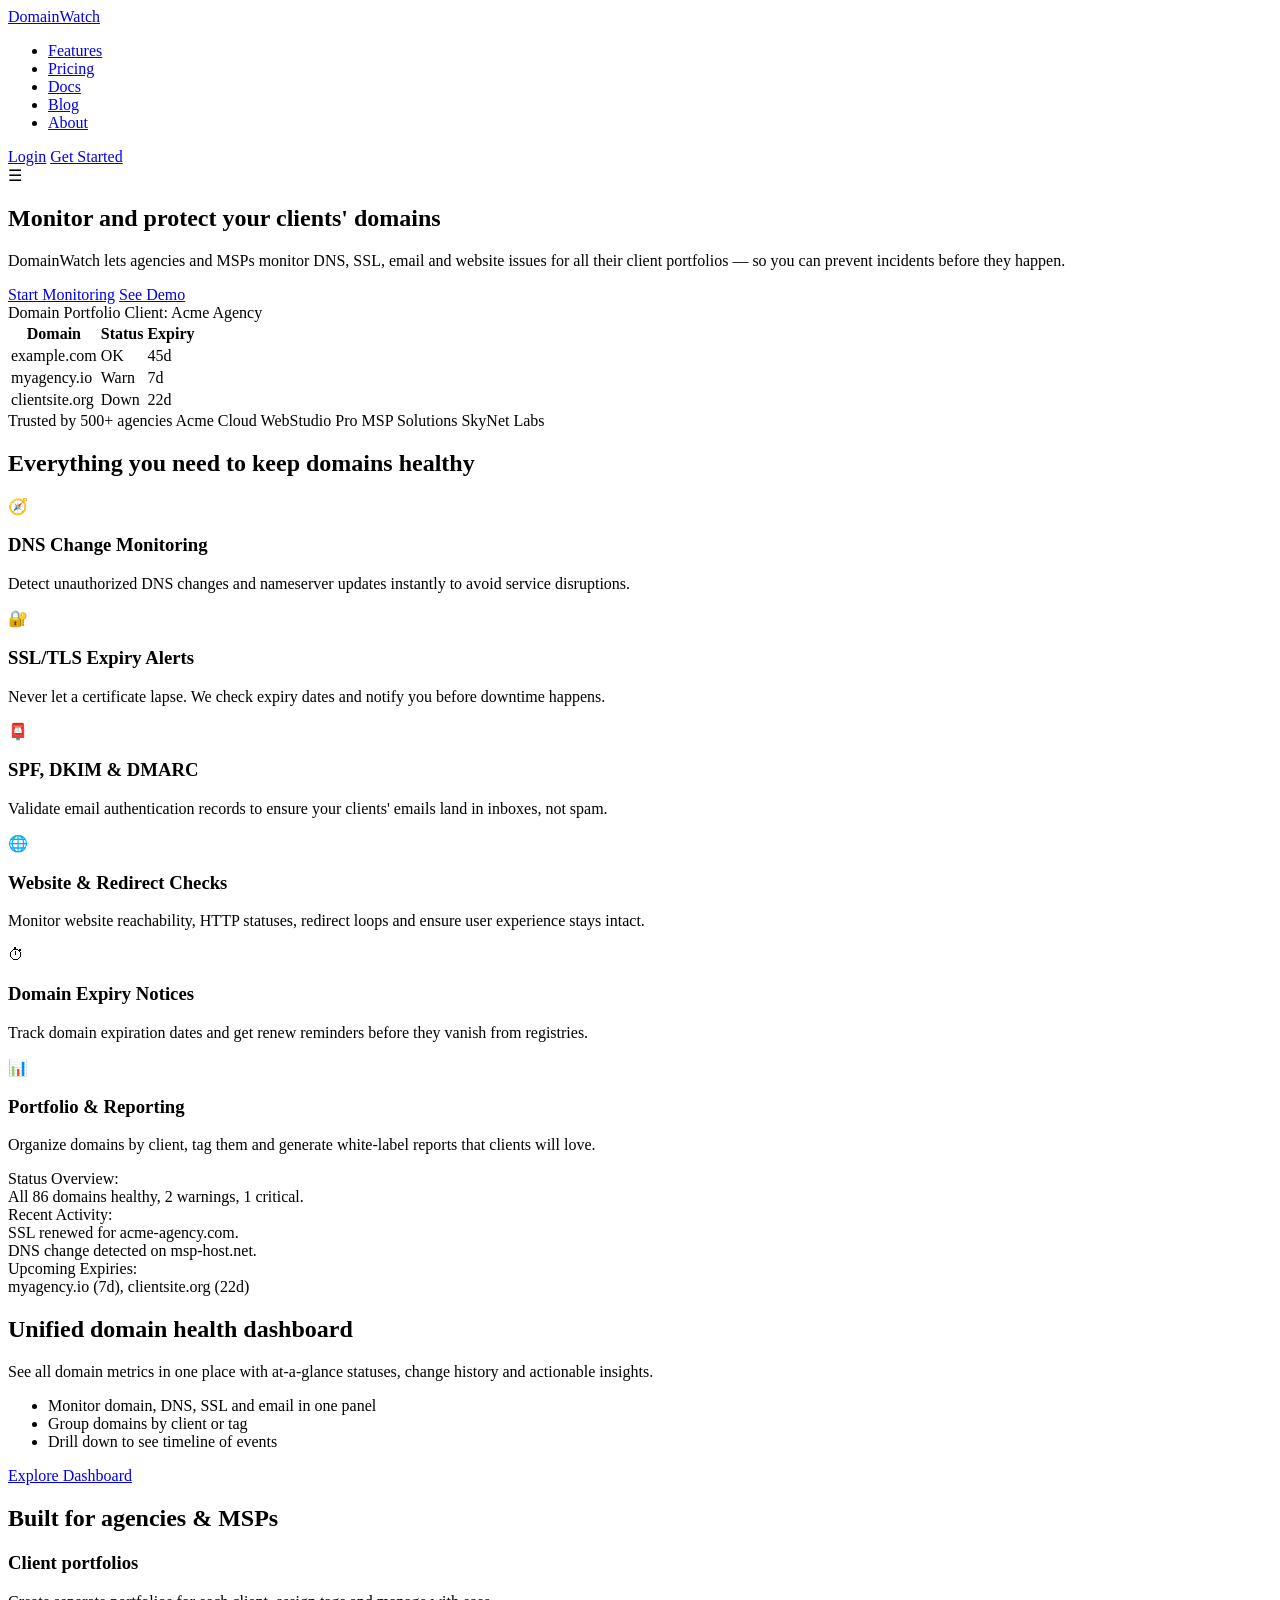
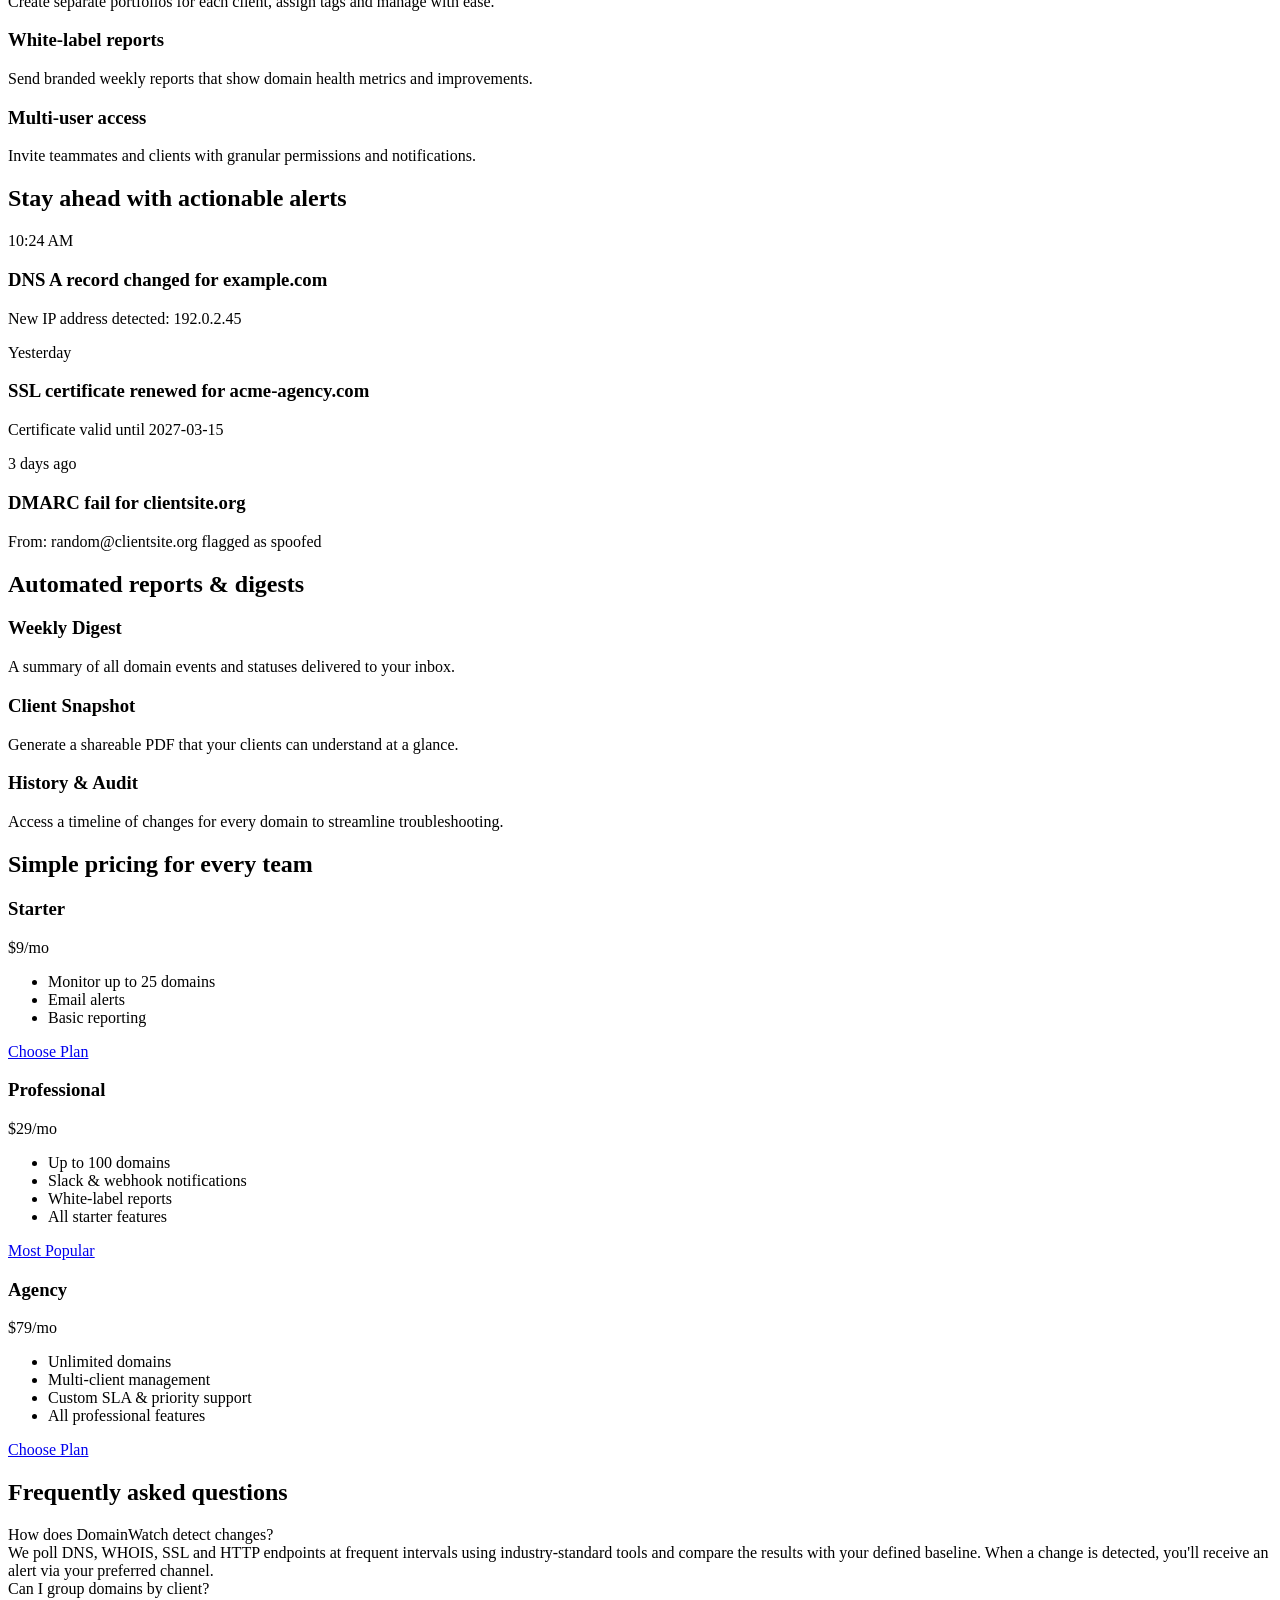
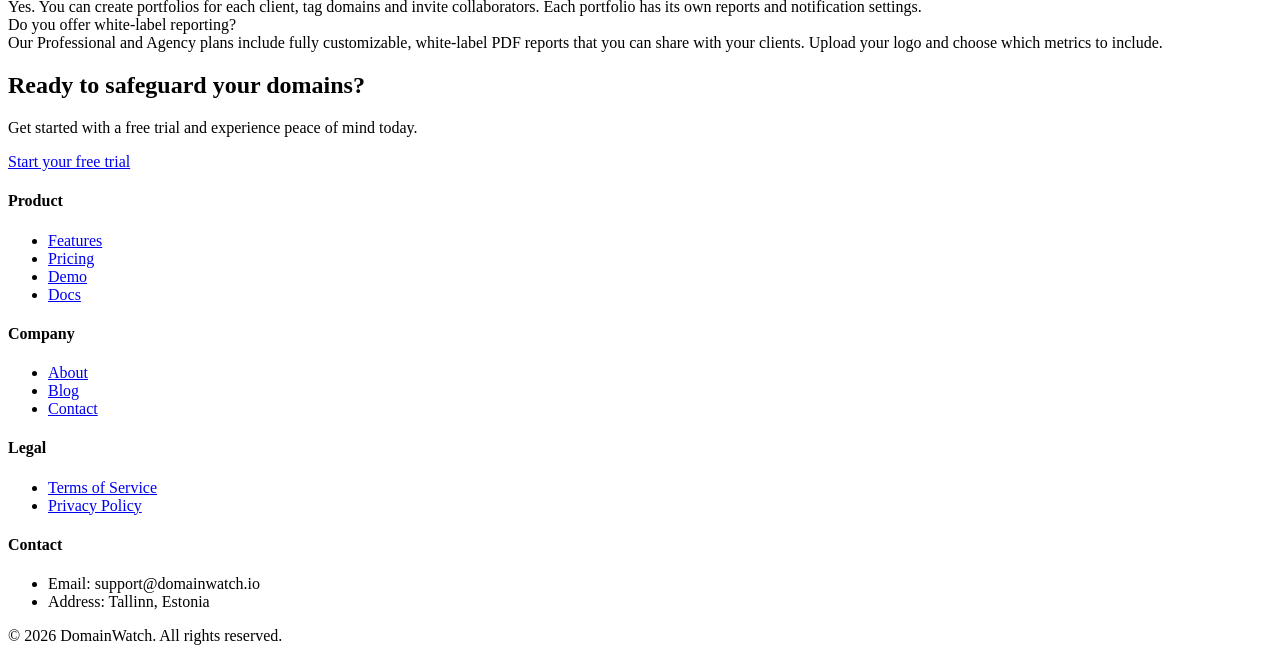
==== index.html @ fa05d345 "Add files via upload" ====
<!DOCTYPE html>
<html lang="en">
<head>
  <meta charset="UTF-8">
  <meta name="viewport" content="width=device-width, initial-scale=1.0">
  <title>DomainWatch – Monitor Your Clients' Domains</title>
  <link rel="stylesheet" href="css/style.css">
</head>
<body>
  <!-- Header / Navigation -->
  <header>
    <div class="navbar container">
      <div class="logo"><a href="index.html">DomainWatch</a></div>
      <nav>
        <ul>
          <li><a href="features.html">Features</a></li>
          <li><a href="pricing.html">Pricing</a></li>
          <li><a href="docs.html">Docs</a></li>
          <li><a href="blog.html">Blog</a></li>
          <li><a href="about.html">About</a></li>
        </ul>
      </nav>
      <div class="actions">
        <a href="#" class="btn btn-secondary">Login</a>
        <a href="contact.html" class="btn btn-primary">Get Started</a>
      </div>
      <div class="menu-toggle">&#9776;</div>
    </div>
  </header>

  <!-- Hero Section -->
  <section class="hero">
    <div class="hero-content reveal">
      <h1>Monitor and protect your clients' domains</h1>
      <p>DomainWatch lets agencies and MSPs monitor DNS, SSL, email and website issues for all their client portfolios — so you can prevent incidents before they happen.</p>
      <div class="hero-cta">
        <a href="contact.html" class="btn btn-primary">Start Monitoring</a>
        <a href="dashboard.html" class="btn btn-secondary">See Demo</a>
      </div>
    </div>
    <div class="hero-mockup reveal">
      <div class="mockup-header">
        <span class="title">Domain Portfolio</span>
        <span class="title">Client: Acme Agency</span>
      </div>
      <table class="mockup-table">
        <thead>
          <tr><th>Domain</th><th>Status</th><th>Expiry</th></tr>
        </thead>
        <tbody>
          <tr><td>example.com</td><td><span class="status-badge status-ok"></span>OK</td><td>45d</td></tr>
          <tr><td>myagency.io</td><td><span class="status-badge status-warn"></span>Warn</td><td>7d</td></tr>
          <tr><td>clientsite.org</td><td><span class="status-badge status-error"></span>Down</td><td>22d</td></tr>
        </tbody>
      </table>
    </div>
  </section>

  <!-- Trust Strip -->
  <section class="trust-strip">
    <div class="logos container">
      <span>Trusted by 500+ agencies</span>
      <span>Acme Cloud</span>
      <span>WebStudio Pro</span>
      <span>MSP Solutions</span>
      <span>SkyNet Labs</span>
    </div>
  </section>

  <!-- Features Grid -->
  <section class="features">
    <div class="container">
      <h2 class="text-center reveal">Everything you need to keep domains healthy</h2>
      <div class="features-grid">
        <div class="feature-card reveal">
          <div class="icon">🧭</div>
          <h3>DNS Change Monitoring</h3>
          <p>Detect unauthorized DNS changes and nameserver updates instantly to avoid service disruptions.</p>
        </div>
        <div class="feature-card reveal">
          <div class="icon">🔐</div>
          <h3>SSL/TLS Expiry Alerts</h3>
          <p>Never let a certificate lapse. We check expiry dates and notify you before downtime happens.</p>
        </div>
        <div class="feature-card reveal">
          <div class="icon">📮</div>
          <h3>SPF, DKIM &amp; DMARC</h3>
          <p>Validate email authentication records to ensure your clients' emails land in inboxes, not spam.</p>
        </div>
        <div class="feature-card reveal">
          <div class="icon">🌐</div>
          <h3>Website &amp; Redirect Checks</h3>
          <p>Monitor website reachability, HTTP statuses, redirect loops and ensure user experience stays intact.</p>
        </div>
        <div class="feature-card reveal">
          <div class="icon">⏱</div>
          <h3>Domain Expiry Notices</h3>
          <p>Track domain expiration dates and get renew reminders before they vanish from registries.</p>
        </div>
        <div class="feature-card reveal">
          <div class="icon">📊</div>
          <h3>Portfolio &amp; Reporting</h3>
          <p>Organize domains by client, tag them and generate white‑label reports that clients will love.</p>
        </div>
      </div>
    </div>
  </section>

  <!-- Showcase Section -->
  <section class="showcase">
    <div class="showcase-img reveal">
      <div class="large-mockup">
        <div class="large-card">Status Overview: <br>All 86 domains healthy, 2 warnings, 1 critical.</div>
        <div class="large-card">Recent Activity: <br>SSL renewed for acme-agency.com.<br> DNS change detected on msp-host.net.</div>
        <div class="large-card">Upcoming Expiries: <br>myagency.io (7d), clientsite.org (22d)</div>
      </div>
    </div>
    <div class="showcase-content reveal">
      <h2>Unified domain health dashboard</h2>
      <p>See all domain metrics in one place with at‑a‑glance statuses, change history and actionable insights.</p>
      <ul>
        <li>Monitor domain, DNS, SSL and email in one panel</li>
        <li>Group domains by client or tag</li>
        <li>Drill down to see timeline of events</li>
      </ul>
      <a href="dashboard.html" class="btn btn-primary">Explore Dashboard</a>
    </div>
  </section>

  <!-- Agency Section -->
  <section class="agency">
    <h2 class="reveal">Built for agencies &amp; MSPs</h2>
    <div class="container cards">
      <div class="agency-card reveal">
        <h3>Client portfolios</h3>
        <p>Create separate portfolios for each client, assign tags and manage with ease.</p>
      </div>
      <div class="agency-card reveal">
        <h3>White‑label reports</h3>
        <p>Send branded weekly reports that show domain health metrics and improvements.</p>
      </div>
      <div class="agency-card reveal">
        <h3>Multi‑user access</h3>
        <p>Invite teammates and clients with granular permissions and notifications.</p>
      </div>
    </div>
  </section>

  <!-- Timeline / Alerts Section -->
  <section class="timeline">
    <h2 class="reveal">Stay ahead with actionable alerts</h2>
    <div class="timeline-list">
      <div class="timeline-item reveal">
        <div class="timestamp">10:24 AM</div>
        <h3>DNS A record changed for example.com</h3>
        <p>New IP address detected: 192.0.2.45</p>
      </div>
      <div class="timeline-item reveal">
        <div class="timestamp">Yesterday</div>
        <h3>SSL certificate renewed for acme-agency.com</h3>
        <p>Certificate valid until 2027-03-15</p>
      </div>
      <div class="timeline-item reveal">
        <div class="timestamp">3 days ago</div>
        <h3>DMARC fail for clientsite.org</h3>
        <p>From: random@clientsite.org flagged as spoofed</p>
      </div>
    </div>
  </section>

  <!-- Reporting Section -->
  <section class="reporting">
    <h2 class="reveal">Automated reports &amp; digests</h2>
    <div class="report-grid">
      <div class="report-card reveal">
        <h3>Weekly Digest</h3>
        <p>A summary of all domain events and statuses delivered to your inbox.</p>
        <div class="report-visual"></div>
      </div>
      <div class="report-card reveal">
        <h3>Client Snapshot</h3>
        <p>Generate a shareable PDF that your clients can understand at a glance.</p>
        <div class="report-visual"></div>
      </div>
      <div class="report-card reveal">
        <h3>History &amp; Audit</h3>
        <p>Access a timeline of changes for every domain to streamline troubleshooting.</p>
        <div class="report-visual"></div>
      </div>
    </div>
  </section>

  <!-- Pricing Preview Section -->
  <section class="pricing-preview">
    <h2 class="reveal">Simple pricing for every team</h2>
    <div class="pricing-cards">
      <div class="pricing-card reveal">
        <h3>Starter</h3>
        <div class="price">$9<span class="price-period">/mo</span></div>
        <ul>
          <li>Monitor up to 25 domains</li>
          <li>Email alerts</li>
          <li>Basic reporting</li>
        </ul>
        <a href="pricing.html" class="btn btn-primary">Choose Plan</a>
      </div>
      <div class="pricing-card highlight reveal">
        <h3>Professional</h3>
        <div class="price">$29<span class="price-period">/mo</span></div>
        <ul>
          <li>Up to 100 domains</li>
          <li>Slack &amp; webhook notifications</li>
          <li>White‑label reports</li>
          <li>All starter features</li>
        </ul>
        <a href="pricing.html" class="btn btn-primary">Most Popular</a>
      </div>
      <div class="pricing-card reveal">
        <h3>Agency</h3>
        <div class="price">$79<span class="price-period">/mo</span></div>
        <ul>
          <li>Unlimited domains</li>
          <li>Multi‑client management</li>
          <li>Custom SLA &amp; priority support</li>
          <li>All professional features</li>
        </ul>
        <a href="pricing.html" class="btn btn-primary">Choose Plan</a>
      </div>
    </div>
  </section>

  <!-- FAQ Section -->
  <section class="faq-section">
    <h2 class="reveal">Frequently asked questions</h2>
    <div class="faq-container">
      <div class="faq-item">
        <div class="faq-question">How does DomainWatch detect changes?</div>
        <div class="faq-answer">We poll DNS, WHOIS, SSL and HTTP endpoints at frequent intervals using industry‑standard tools and compare the results with your defined baseline. When a change is detected, you'll receive an alert via your preferred channel.</div>
      </div>
      <div class="faq-item">
        <div class="faq-question">Can I group domains by client?</div>
        <div class="faq-answer">Yes. You can create portfolios for each client, tag domains and invite collaborators. Each portfolio has its own reports and notification settings.</div>
      </div>
      <div class="faq-item">
        <div class="faq-question">Do you offer white‑label reporting?</div>
        <div class="faq-answer">Our Professional and Agency plans include fully customizable, white‑label PDF reports that you can share with your clients. Upload your logo and choose which metrics to include.</div>
      </div>
    </div>
  </section>

  <!-- Final CTA -->
  <section class="final-cta">
    <h2>Ready to safeguard your domains?</h2>
    <p>Get started with a free trial and experience peace of mind today.</p>
    <a href="contact.html" class="btn btn-primary">Start your free trial</a>
  </section>

  <!-- Footer -->
  <footer>
    <div class="footer-grid">
      <div class="footer-col">
        <h4>Product</h4>
        <ul>
          <li><a href="features.html">Features</a></li>
          <li><a href="pricing.html">Pricing</a></li>
          <li><a href="dashboard.html">Demo</a></li>
          <li><a href="docs.html">Docs</a></li>
        </ul>
      </div>
      <div class="footer-col">
        <h4>Company</h4>
        <ul>
          <li><a href="about.html">About</a></li>
          <li><a href="blog.html">Blog</a></li>
          <li><a href="contact.html">Contact</a></li>
        </ul>
      </div>
      <div class="footer-col">
        <h4>Legal</h4>
        <ul>
          <li><a href="#">Terms of Service</a></li>
          <li><a href="#">Privacy Policy</a></li>
        </ul>
      </div>
      <div class="footer-col">
        <h4>Contact</h4>
        <ul>
          <li>Email: support@domainwatch.io</li>
          <li>Address: Tallinn, Estonia</li>
        </ul>
      </div>
    </div>
    <div class="footer-bottom">&copy; 2026 DomainWatch. All rights reserved.</div>
  </footer>

  <script src="js/main.js"></script>
</body>
</html>
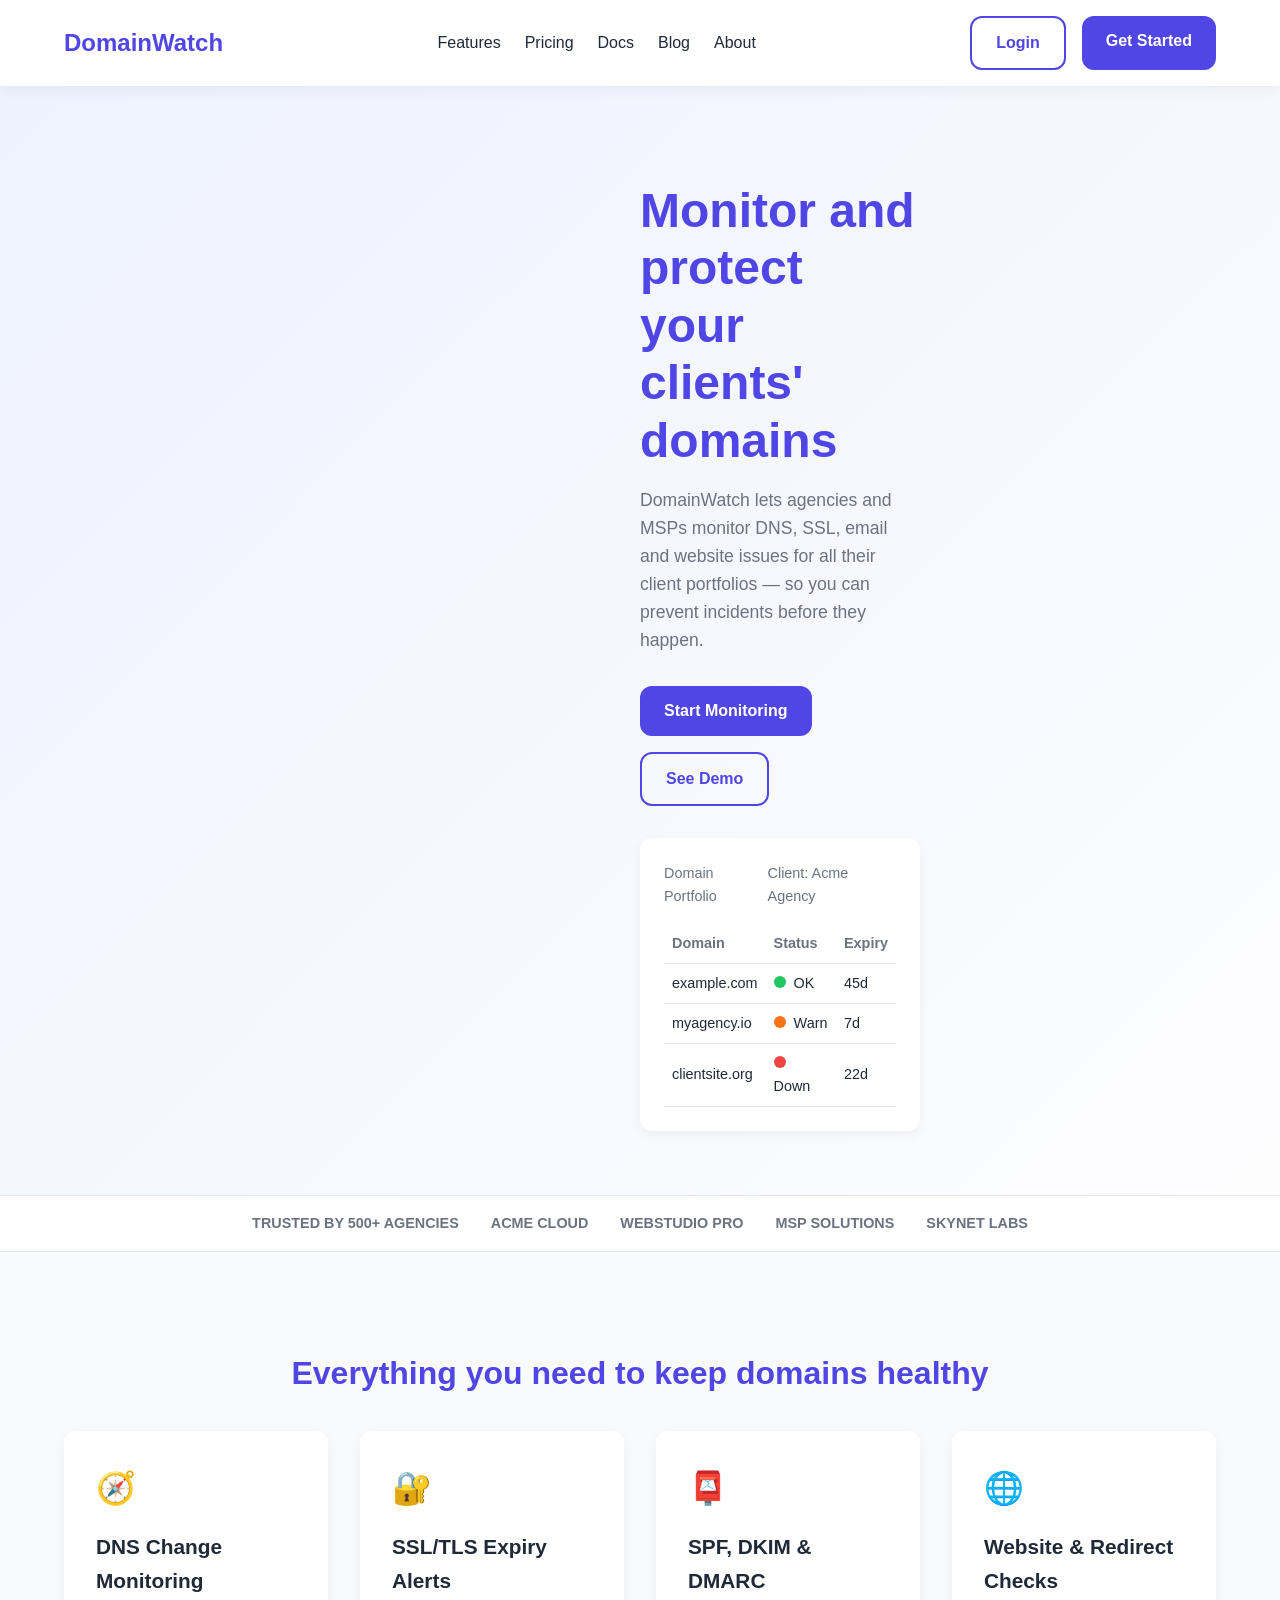
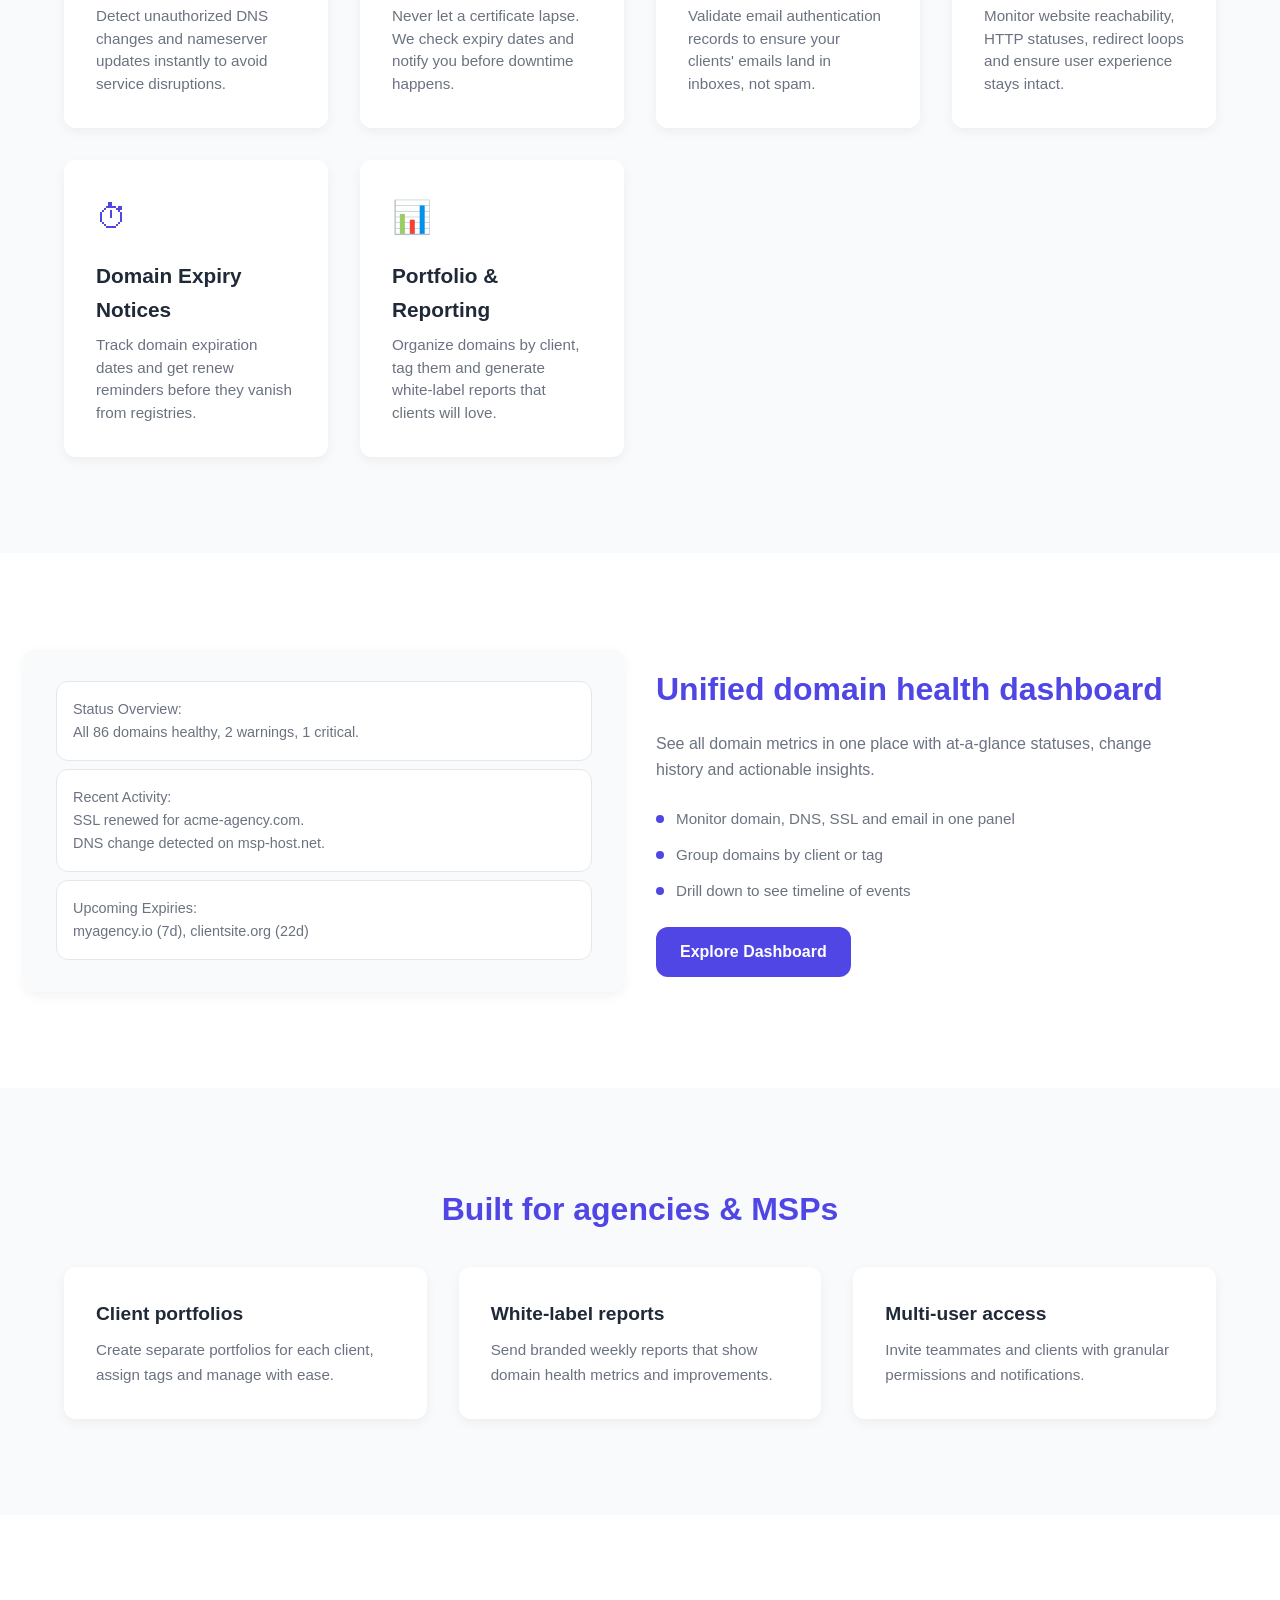
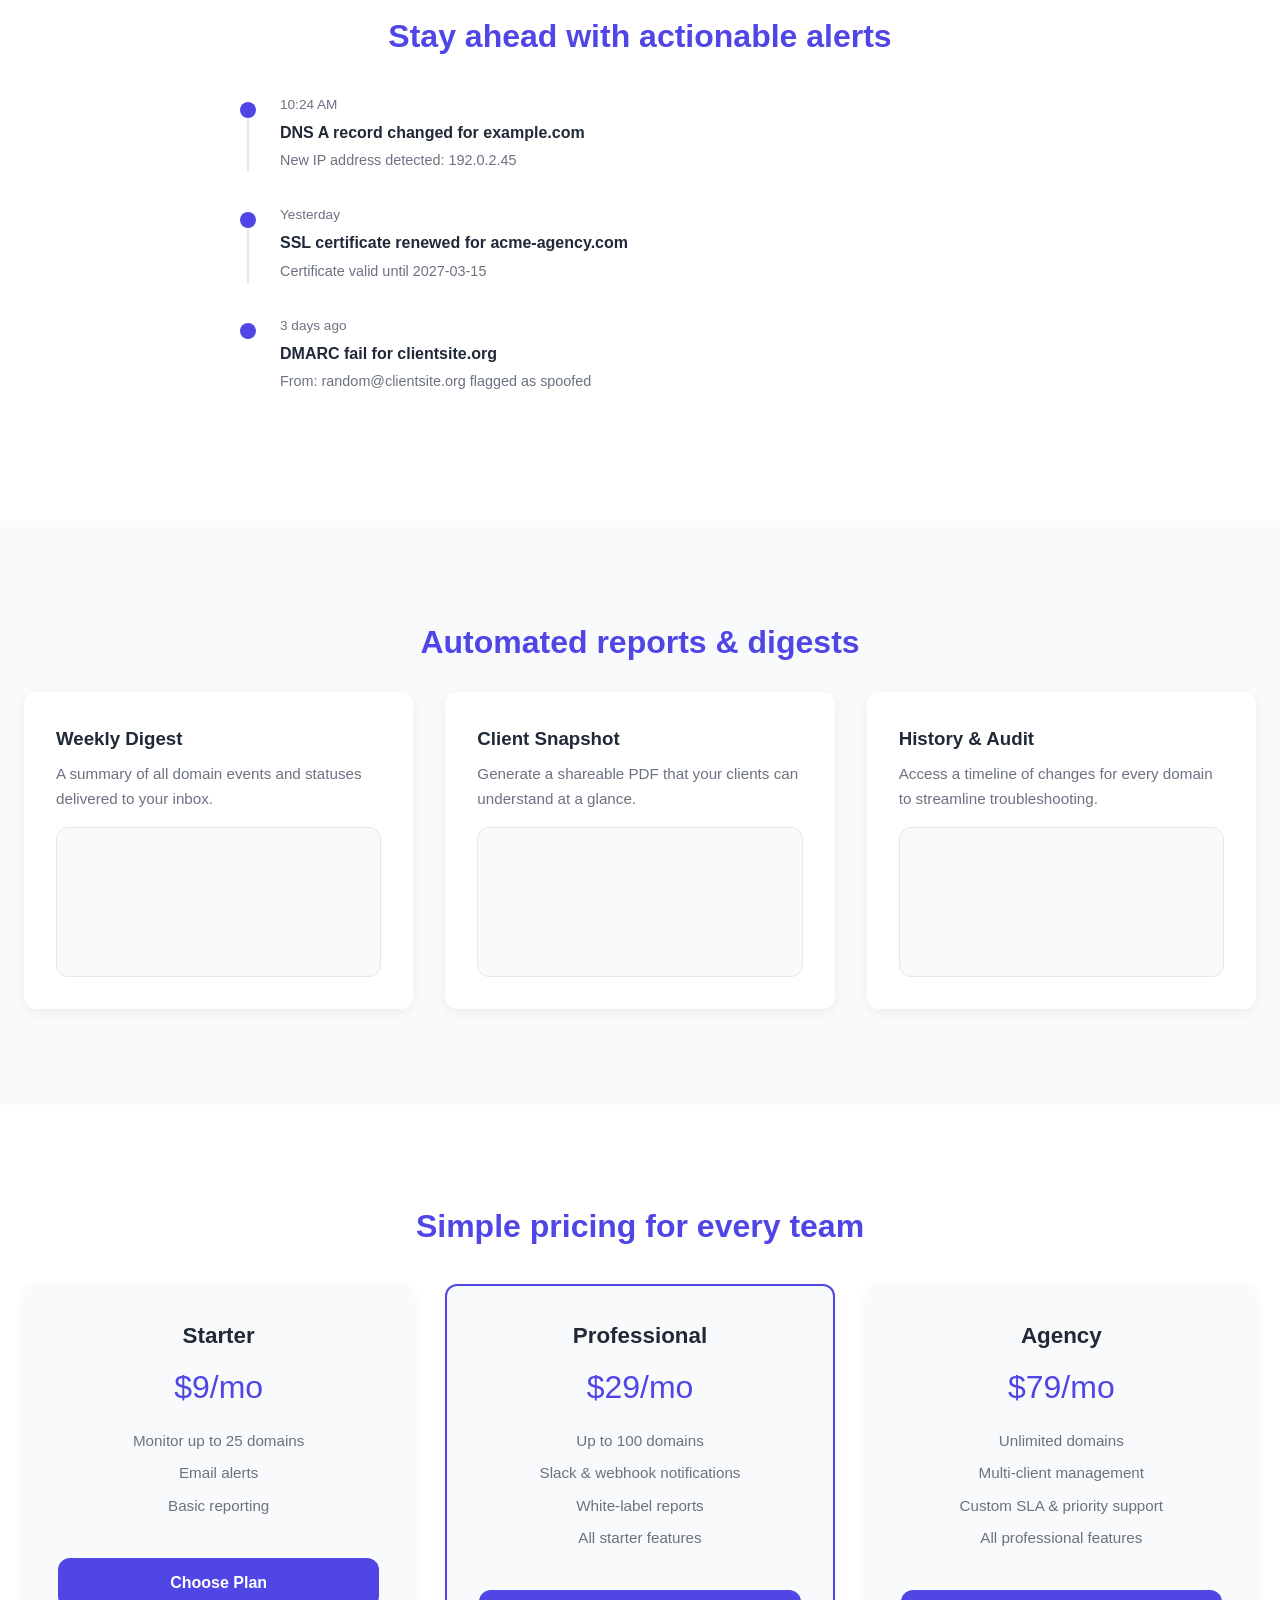
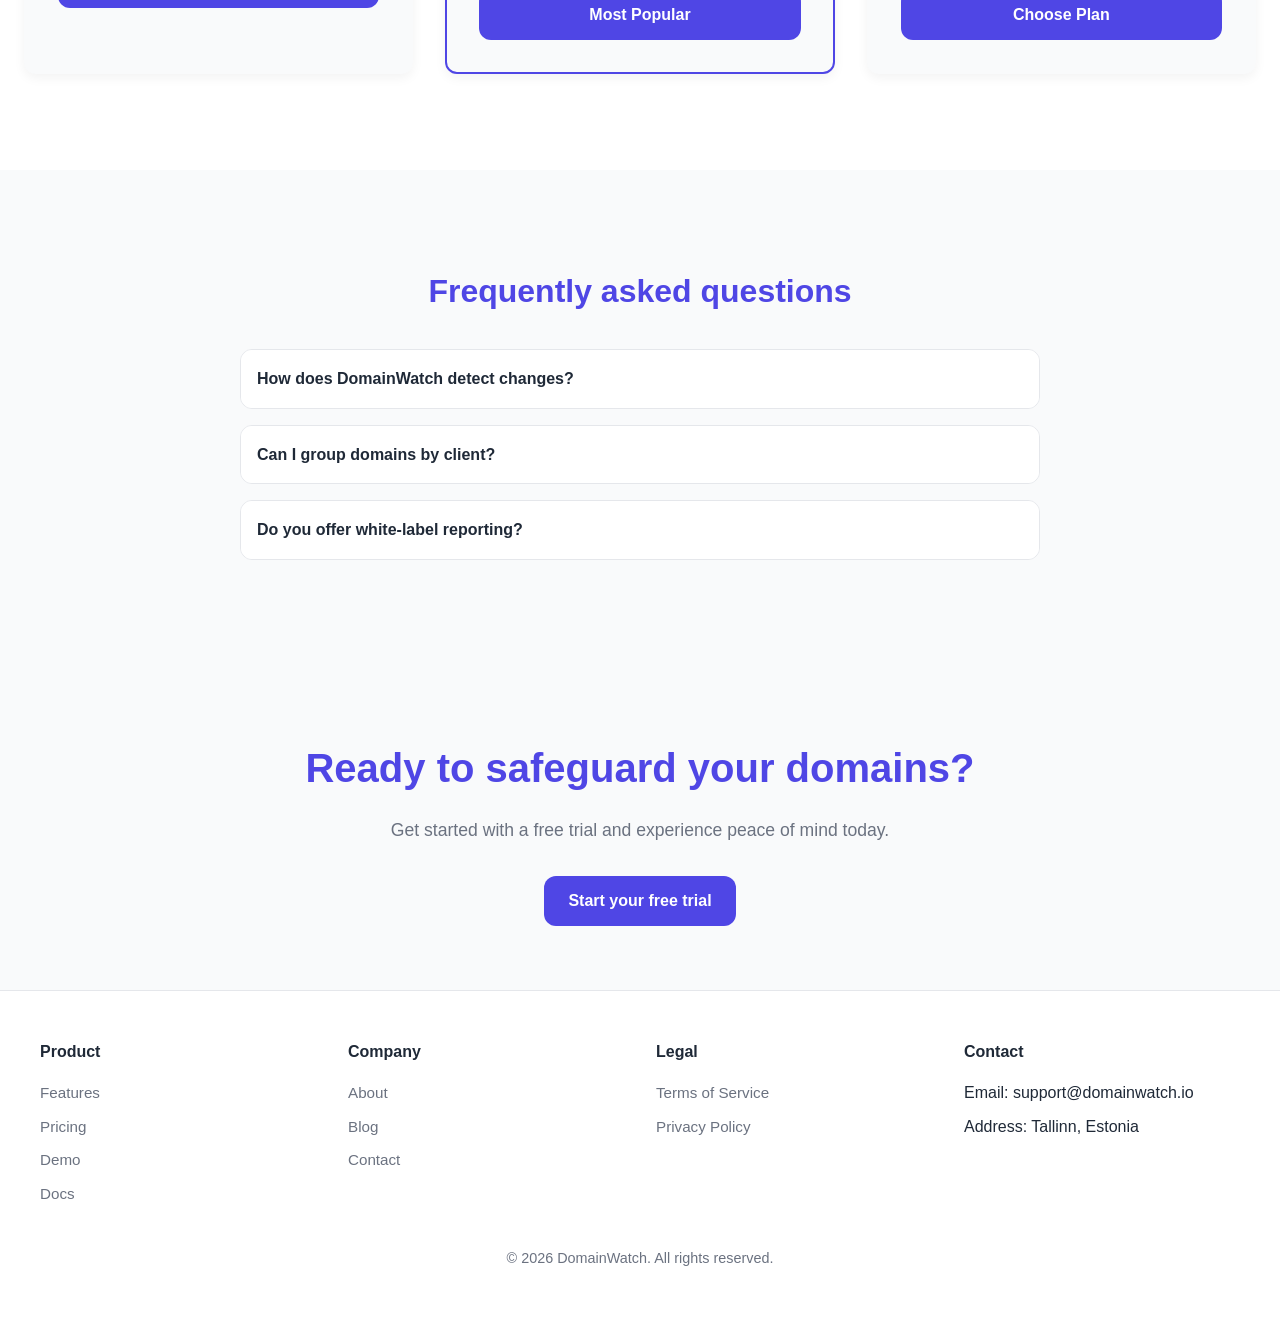
==== commit 142d2832: "Enhance viewport settings and final CTA styling Updated viewport meta tag for better scaling and add" ====
--- a/index.html
+++ b/index.html
@@ -2,7 +2,7 @@
 <html lang="en">
 <head>
   <meta charset="UTF-8">
-  <meta name="viewport" content="width=device-width, initial-scale=1.0">
+  <meta name="viewport" content="width=device-width, initial-scale=1, maximum-scale=1, user-scalable=no">
   <title>DomainWatch – Monitor Your Clients' Domains</title>
   <link rel="stylesheet" href="css/style.css">
 </head>
@@ -249,7 +249,7 @@
   </section>
 
   <!-- Final CTA -->
-  <section class="final-cta">
+  <section class="final-cta" style="background: var(--cta-bg);">
     <h2>Ready to safeguard your domains?</h2>
     <p>Get started with a free trial and experience peace of mind today.</p>
     <a href="contact.html" class="btn btn-primary">Start your free trial</a>
@@ -295,4 +295,4 @@
 
   <script src="js/main.js"></script>
 </body>
-</html>+</html>
--- a/css/style.css
+++ b/css/style.css
@@ -0,0 +1,1054 @@
+/*
+ * DomainWatch – A premium domain monitoring SaaS
+ * Global styles and component definitions
+ */
+
+/* Reset */
+*, *::before, *::after {
+  box-sizing: border-box;
+  margin: 0;
+  padding: 0;
+}
+
+html {
+  scroll-behavior: smooth;
+}
+
+body {
+  font-family: 'Segoe UI', Tahoma, Geneva, Verdana, sans-serif;
+  line-height: 1.6;
+  background-color: var(--bg-color);
+  color: var(--text-color);
+}
+
+/* Variables */
+:root {
+  --primary-color: #4f46e5; /* deep indigo */
+  --secondary-color: #6366f1; /* lighter purple */
+  --accent-color: #f59e0b; /* amber accent */
+  --bg-color: #f9fafb;
+  --surface-color: #ffffff;
+  --text-color: #1f2937;
+  --muted-color: #6b7280;
+  --border-color: #e5e7eb;
+  --border-radius: 0.75rem;
+  --shadow: 0 4px 12px rgba(0, 0, 0, 0.05);
+  --transition: 0.3s ease;
+  --max-width: 1200px;
+  --section-padding: 6rem 1.5rem;
+  --gap: 2rem;
+}
+
+/* Utility classes */
+.container {
+  max-width: var(--max-width);
+  margin: 0 auto;
+  padding: 0 1.5rem;
+}
+
+.section {
+  padding: var(--section-padding);
+}
+
+.text-center {
+  text-align: center;
+}
+
+.btn {
+  display: inline-block;
+  padding: 0.75rem 1.5rem;
+  border-radius: var(--border-radius);
+  text-decoration: none;
+  font-weight: 600;
+  transition: background-color var(--transition), color var(--transition), transform var(--transition);
+}
+
+.btn-primary {
+  background-color: var(--primary-color);
+  color: #fff;
+}
+
+.btn-primary:hover {
+  background-color: var(--secondary-color);
+  transform: translateY(-2px);
+}
+
+.btn-secondary {
+  background-color: transparent;
+  color: var(--primary-color);
+  border: 2px solid var(--primary-color);
+}
+
+.btn-secondary:hover {
+  background-color: var(--primary-color);
+  color: #fff;
+}
+
+/* Header & Navigation */
+header {
+  background-color: var(--surface-color);
+  box-shadow: var(--shadow);
+  position: sticky;
+  top: 0;
+  width: 100%;
+  z-index: 1000;
+}
+
+.navbar {
+  display: flex;
+  justify-content: space-between;
+  align-items: center;
+  padding: 1rem 1.5rem;
+}
+
+.navbar .logo a {
+  font-size: 1.5rem;
+  font-weight: 700;
+  color: var(--primary-color);
+  text-decoration: none;
+}
+
+.navbar nav ul {
+  display: flex;
+  gap: 1.5rem;
+}
+
+.navbar nav ul li {
+  list-style: none;
+}
+
+.navbar nav ul a {
+  color: var(--text-color);
+  text-decoration: none;
+  font-weight: 500;
+  transition: color var(--transition);
+}
+
+.navbar nav ul a:hover {
+  color: var(--primary-color);
+}
+
+.navbar .actions {
+  display: flex;
+  gap: 1rem;
+}
+
+.navbar .menu-toggle {
+  display: none;
+  font-size: 1.5rem;
+  cursor: pointer;
+  color: var(--primary-color);
+}
+
+/* Hero Section */
+.hero {
+  display: grid;
+  grid-template-columns: repeat(auto-fit, minmax(280px, 1fr));
+  align-items: center;
+  gap: var(--gap);
+  padding: 6rem 40rem 4rem;
+  background: linear-gradient(135deg, #eef2ff 0%, #fdfdfe 100%);
+}
+
+.hero-content h1 {
+  font-size: clamp(2rem, 5vw, 3rem);
+  line-height: 1.2;
+  margin-bottom: 1rem;
+  color: var(--primary-color);
+  font-weight: 700;
+}
+
+.hero-content p {
+  font-size: 1.1rem;
+  margin-bottom: 2rem;
+  color: var(--muted-color);
+  max-width: 480px;
+}
+
+.hero-cta {
+  display: flex;
+  gap: 1rem;
+  flex-wrap: wrap;
+}
+
+.hero-mockup {
+  background-color: var(--surface-color);
+  border-radius: var(--border-radius);
+  box-shadow: var(--shadow);
+  padding: 1.5rem;
+  overflow: hidden;
+}
+
+.mockup-header {
+  display: flex;
+  justify-content: space-between;
+  align-items: center;
+  margin-bottom: 1rem;
+  font-size: 0.9rem;
+  color: var(--muted-color);
+}
+
+.mockup-table {
+  width: 100%;
+  border-collapse: collapse;
+}
+
+.mockup-table th, .mockup-table td {
+  padding: 0.5rem;
+  text-align: left;
+  border-bottom: 1px solid var(--border-color);
+  font-size: 0.9rem;
+}
+
+.mockup-table th {
+  color: var(--muted-color);
+  font-weight: 600;
+}
+
+.status-badge {
+  display: inline-block;
+  width: 0.75rem;
+  height: 0.75rem;
+  border-radius: 50%;
+  margin-right: 0.5rem;
+}
+
+.status-ok { background-color: #22c55e; }
+.status-warn { background-color: #f97316; }
+.status-error { background-color: #ef4444; }
+
+/* Trust strip */
+.trust-strip {
+  background-color: var(--surface-color);
+  padding: 1rem 0;
+  border-top: 1px solid var(--border-color);
+  border-bottom: 1px solid var(--border-color);
+}
+
+.trust-strip .logos {
+  display: flex;
+  justify-content: center;
+  align-items: center;
+  gap: 2rem;
+  flex-wrap: wrap;
+}
+
+.trust-strip .logos span {
+  color: var(--muted-color);
+  font-size: 0.9rem;
+  font-weight: 600;
+  text-transform: uppercase;
+}
+
+/* Features grid */
+.features {
+  padding: var(--section-padding);
+  background-color: var(--bg-color);
+}
+
+.features h2 {
+  font-size: 2rem;
+  margin-bottom: 2rem;
+  color: var(--primary-color);
+}
+
+.features-grid {
+  display: grid;
+  grid-template-columns: repeat(auto-fit, minmax(260px, 1fr));
+  gap: var(--gap);
+}
+
+.feature-card {
+  background-color: var(--surface-color);
+  border-radius: var(--border-radius);
+  box-shadow: var(--shadow);
+  padding: 2rem;
+  transition: transform var(--transition), box-shadow var(--transition);
+}
+
+.feature-card:hover {
+  transform: translateY(-4px);
+  box-shadow: 0 8px 20px rgba(0, 0, 0, 0.07);
+}
+
+.feature-card .icon {
+  font-size: 2rem;
+  color: var(--primary-color);
+  margin-bottom: 1rem;
+}
+
+.feature-card h3 {
+  margin-bottom: 0.5rem;
+  color: var(--text-color);
+  font-size: 1.3rem;
+  font-weight: 600;
+}
+
+.feature-card p {
+  color: var(--muted-color);
+  font-size: 0.95rem;
+  line-height: 1.5;
+}
+
+/* Showcase */
+.showcase {
+  display: grid;
+  grid-template-columns: repeat(auto-fit, minmax(280px, 1fr));
+  align-items: center;
+  gap: var(--gap);
+  padding: var(--section-padding);
+  background-color: var(--surface-color);
+}
+
+.showcase-img {
+  background-color: var(--bg-color);
+  border-radius: var(--border-radius);
+  box-shadow: var(--shadow);
+  padding: 2rem;
+}
+
+.large-mockup {
+  display: grid;
+  gap: 0.5rem;
+}
+
+.large-card {
+  background-color: var(--surface-color);
+  border-radius: var(--border-radius);
+  border: 1px solid var(--border-color);
+  padding: 1rem;
+  font-size: 0.9rem;
+  color: var(--muted-color);
+}
+
+.showcase-content h2 {
+  font-size: 2rem;
+  margin-bottom: 1rem;
+  color: var(--primary-color);
+}
+
+.showcase-content p {
+  font-size: 1rem;
+  color: var(--muted-color);
+  margin-bottom: 1.5rem;
+  max-width: 500px;
+}
+
+.showcase-content ul {
+  list-style: none;
+  margin-bottom: 1.5rem;
+}
+
+.showcase-content ul li {
+  margin-bottom: 0.75rem;
+  display: flex;
+  align-items: center;
+  font-size: 0.95rem;
+  color: var(--muted-color);
+}
+
+.showcase-content ul li::before {
+  content: '';
+  display: inline-block;
+  width: 0.5rem;
+  height: 0.5rem;
+  background-color: var(--primary-color);
+  border-radius: 50%;
+  margin-right: 0.75rem;
+}
+
+/* Agency section */
+.agency {
+  padding: var(--section-padding);
+  background-color: var(--bg-color);
+}
+
+.agency h2 {
+  text-align: center;
+  font-size: 2rem;
+  margin-bottom: 2rem;
+  color: var(--primary-color);
+}
+
+.agency .cards {
+  display: grid;
+  grid-template-columns: repeat(auto-fit, minmax(260px, 1fr));
+  gap: var(--gap);
+}
+
+.agency-card {
+  background-color: var(--surface-color);
+  padding: 2rem;
+  border-radius: var(--border-radius);
+  box-shadow: var(--shadow);
+}
+
+.agency-card h3 {
+  margin-bottom: 0.5rem;
+  font-size: 1.2rem;
+  color: var(--text-color);
+}
+
+.agency-card p {
+  color: var(--muted-color);
+  font-size: 0.95rem;
+}
+
+/* Timeline section */
+.timeline {
+  padding: var(--section-padding);
+  background-color: var(--surface-color);
+}
+
+.timeline h2 {
+  text-align: center;
+  font-size: 2rem;
+  margin-bottom: 2rem;
+  color: var(--primary-color);
+}
+
+.timeline-list {
+  position: relative;
+  max-width: 800px;
+  margin: 0 auto;
+}
+
+.timeline-item {
+  padding-left: 2.5rem;
+  margin-bottom: 2rem;
+  position: relative;
+}
+
+.timeline-item::before {
+  content: '';
+  position: absolute;
+  left: 0;
+  top: 0.5rem;
+  width: 1rem;
+  height: 1rem;
+  border-radius: 50%;
+  background-color: var(--primary-color);
+}
+
+.timeline-item::after {
+  content: '';
+  position: absolute;
+  left: 0.45rem;
+  top: 1.5rem;
+  width: 0.1rem;
+  height: calc(100% - 1.5rem);
+  background-color: var(--border-color);
+}
+
+.timeline-item:last-child::after {
+  display: none;
+}
+
+.timeline-item .timestamp {
+  font-size: 0.85rem;
+  color: var(--muted-color);
+  margin-bottom: 0.25rem;
+}
+
+.timeline-item h3 {
+  font-size: 1rem;
+  margin-bottom: 0.25rem;
+  color: var(--text-color);
+}
+
+.timeline-item p {
+  font-size: 0.9rem;
+  color: var(--muted-color);
+}
+
+/* Reporting section */
+.reporting {
+  padding: var(--section-padding);
+  background-color: var(--bg-color);
+}
+
+.reporting h2 {
+  text-align: center;
+  font-size: 2rem;
+  margin-bottom: 1.5rem;
+  color: var(--primary-color);
+}
+
+.report-grid {
+  display: grid;
+  grid-template-columns: repeat(auto-fit, minmax(260px, 1fr));
+  gap: var(--gap);
+}
+
+.report-card {
+  background-color: var(--surface-color);
+  border-radius: var(--border-radius);
+  box-shadow: var(--shadow);
+  padding: 2rem;
+}
+
+.report-card h3 {
+  margin-bottom: 0.5rem;
+  color: var(--text-color);
+}
+
+.report-card p {
+  font-size: 0.95rem;
+  color: var(--muted-color);
+}
+
+.report-card .report-visual {
+  margin-top: 1rem;
+  background-color: var(--bg-color);
+  border: 1px solid var(--border-color);
+  border-radius: var(--border-radius);
+  height: 150px;
+}
+
+/* Pricing preview section */
+.pricing-preview {
+  padding: var(--section-padding);
+  background-color: var(--surface-color);
+}
+
+.pricing-preview h2 {
+  text-align: center;
+  font-size: 2rem;
+  margin-bottom: 2rem;
+  color: var(--primary-color);
+}
+
+.pricing-cards {
+  display: grid;
+  grid-template-columns: repeat(auto-fit, minmax(260px, 1fr));
+  gap: var(--gap);
+  justify-content: center;
+}
+
+.pricing-card {
+  background-color: var(--bg-color);
+  border-radius: var(--border-radius);
+  box-shadow: var(--shadow);
+  padding: 2rem;
+  text-align: center;
+  border: 2px solid transparent;
+  transition: transform var(--transition), border-color var(--transition), box-shadow var(--transition);
+}
+
+.pricing-card.highlight {
+  border-color: var(--primary-color);
+}
+
+.pricing-card:hover {
+  transform: translateY(-4px);
+  box-shadow: 0 10px 24px rgba(0, 0, 0, 0.06);
+}
+
+.pricing-card h3 {
+  font-size: 1.4rem;
+  margin-bottom: 0.5rem;
+  color: var(--text-color);
+}
+
+.pricing-card .price {
+  font-size: 2rem;
+  margin-bottom: 1rem;
+  color: var(--primary-color);
+}
+
+.pricing-card ul {
+  list-style: none;
+  margin-bottom: 1.5rem;
+}
+
+.pricing-card ul li {
+  font-size: 0.95rem;
+  color: var(--muted-color);
+  margin-bottom: 0.5rem;
+}
+
+.pricing-card .btn {
+  width: 100%;
+  margin-top: 1rem;
+}
+
+/* FAQ section */
+.faq-section {
+  padding: var(--section-padding);
+  background-color: var(--bg-color);
+}
+
+/* Reveal animations */
+.reveal {
+  opacity: 0;
+  transform: translateY(30px);
+  transition: opacity var(--transition), transform var(--transition);
+}
+
+.reveal.visible {
+  opacity: 1;
+  transform: none;
+}
+
+.faq-section h2 {
+  text-align: center;
+  font-size: 2rem;
+  margin-bottom: 2rem;
+  color: var(--primary-color);
+}
+
+.faq-container {
+  max-width: 800px;
+  margin: 0 auto;
+}
+
+.faq-item {
+  margin-bottom: 1rem;
+  border: 1px solid var(--border-color);
+  border-radius: var(--border-radius);
+  overflow: hidden;
+}
+
+.faq-question {
+  background-color: var(--surface-color);
+  padding: 1rem;
+  cursor: pointer;
+  font-weight: 600;
+  color: var(--text-color);
+  display: flex;
+  justify-content: space-between;
+  align-items: center;
+}
+
+.faq-answer {
+  display: none;
+  padding: 1rem;
+  background-color: var(--surface-color);
+  border-top: 1px solid var(--border-color);
+  color: var(--muted-color);
+}
+
+.faq-item.active .faq-answer {
+  display: block;
+}
+
+/* Final CTA */
+.final-cta {
+  padding: 4rem 1.5rem;
+  background: linear-gradient(135deg, #fdfcfb 0%, #f5f7fa 100%);
+  text-align: center;
+}
+
+.final-cta h2 {
+  font-size: 2.5rem;
+  margin-bottom: 1rem;
+  color: var(--primary-color);
+}
+
+.final-cta p {
+  font-size: 1.1rem;
+  margin-bottom: 2rem;
+  color: var(--muted-color);
+}
+
+/* Footer */
+footer {
+  background-color: var(--surface-color);
+  padding: 3rem 1.5rem;
+  border-top: 1px solid var(--border-color);
+}
+
+.footer-grid {
+  max-width: var(--max-width);
+  margin: 0 auto;
+  display: grid;
+  grid-template-columns: repeat(auto-fit, minmax(220px, 1fr));
+  gap: var(--gap);
+}
+
+.footer-col h4 {
+  margin-bottom: 1rem;
+  color: var(--text-color);
+}
+
+.footer-col ul {
+  list-style: none;
+}
+
+.footer-col ul li {
+  margin-bottom: 0.5rem;
+}
+
+.footer-col ul a {
+  color: var(--muted-color);
+  text-decoration: none;
+  font-size: 0.95rem;
+  transition: color var(--transition);
+}
+
+.footer-col ul a:hover {
+  color: var(--primary-color);
+}
+
+.footer-bottom {
+  text-align: center;
+  margin-top: 2rem;
+  color: var(--muted-color);
+  font-size: 0.9rem;
+}
+
+/* Pricing toggle switch */
+.toggle {
+  text-align: center;
+  margin-bottom: 2rem;
+  display: flex;
+  align-items: center;
+  justify-content: center;
+  gap: 0.75rem;
+  flex-wrap: wrap;
+}
+
+.switch {
+  position: relative;
+  display: inline-block;
+  width: 50px;
+  height: 24px;
+}
+
+.switch input {
+  display: none;
+}
+
+.slider {
+  position: absolute;
+  cursor: pointer;
+  top: 0;
+  left: 0;
+  right: 0;
+  bottom: 0;
+  background-color: var(--border-color);
+  border-radius: 34px;
+  transition: background-color var(--transition);
+}
+
+.slider::before {
+  position: absolute;
+  content: '';
+  height: 18px;
+  width: 18px;
+  left: 3px;
+  bottom: 3px;
+  background-color: #fff;
+  border-radius: 50%;
+  transition: transform var(--transition);
+}
+
+.switch input:checked + .slider {
+  background-color: var(--primary-color);
+}
+
+.switch input:checked + .slider::before {
+  transform: translateX(26px);
+}
+
+/* Docs search */
+.docs-search input {
+  width: 100%;
+  max-width: 500px;
+  padding: 0.75rem 1rem;
+  border: 1px solid var(--border-color);
+  border-radius: var(--border-radius);
+  font-size: 1rem;
+  margin-top: 1rem;
+}
+
+/* Forms (Contact) */
+.contact-form {
+  max-width: 600px;
+  margin: 0 auto;
+}
+
+.form-group {
+  margin-bottom: 1rem;
+}
+
+.form-group label {
+  display: block;
+  margin-bottom: 0.25rem;
+  color: var(--text-color);
+  font-weight: 600;
+}
+
+.form-group input,
+.form-group textarea,
+.form-group select {
+  width: 100%;
+  padding: 0.75rem;
+  border: 1px solid var(--border-color);
+  border-radius: var(--border-radius);
+  font-size: 1rem;
+  background-color: var(--surface-color);
+  color: var(--text-color);
+}
+
+.form-group textarea {
+  height: 150px;
+}
+
+/* Dashboard */
+.dashboard {
+  padding: var(--section-padding);
+}
+
+.dashboard-top {
+  display: flex;
+  justify-content: space-between;
+  align-items: center;
+  margin-bottom: 2rem;
+  flex-wrap: wrap;
+  gap: 1rem;
+}
+
+.dashboard-filter {
+  display: flex;
+  gap: 1rem;
+  flex-wrap: wrap;
+}
+
+.dashboard-filter select {
+  padding: 0.5rem 1rem;
+  border: 1px solid var(--border-color);
+  border-radius: var(--border-radius);
+  font-size: 0.95rem;
+  background-color: var(--surface-color);
+  color: var(--text-color);
+}
+
+.dashboard-grid {
+  display: grid;
+  grid-template-columns: repeat(auto-fit, minmax(260px, 1fr));
+  gap: var(--gap);
+}
+
+.domain-card {
+  background-color: var(--surface-color);
+  border-radius: var(--border-radius);
+  box-shadow: var(--shadow);
+  padding: 1.5rem;
+}
+
+.domain-card h4 {
+  margin-bottom: 0.5rem;
+  color: var(--text-color);
+  font-size: 1.1rem;
+  font-weight: 600;
+}
+
+.domain-card .health {
+  display: flex;
+  gap: 0.5rem;
+  flex-wrap: wrap;
+  margin-bottom: 0.75rem;
+}
+
+.domain-card .health span {
+  background-color: var(--bg-color);
+  padding: 0.25rem 0.5rem;
+  border-radius: 0.5rem;
+  font-size: 0.8rem;
+  border: 1px solid var(--border-color);
+}
+
+.domain-card .health .ok {
+  color: #22c55e;
+  border-color: #22c55e33;
+}
+
+.domain-card .health .warn {
+  color: #f97316;
+  border-color: #f9731633;
+}
+
+.domain-card .health .error {
+  color: #ef4444;
+  border-color: #ef444433;
+}
+
+.domain-card p {
+  font-size: 0.9rem;
+  color: var(--muted-color);
+  margin-bottom: 0.5rem;
+}
+
+.domain-card .actions {
+  display: flex;
+  gap: 0.5rem;
+}
+
+/* Responsive nav */
+@media (max-width: 768px) {
+  .navbar nav {
+    position: fixed;
+    top: 70px;
+    right: -100%;
+    width: 70%;
+    height: calc(100% - 70px);
+    background-color: var(--surface-color);
+    box-shadow: var(--shadow);
+    padding: 2rem 1.5rem;
+    display: flex;
+    flex-direction: column;
+    gap: 1.5rem;
+    transition: right var(--transition);
+  }
+  .navbar nav.active {
+    right: 0;
+  }
+  .navbar .menu-toggle {
+    display: block;
+  }
+  .navbar nav ul {
+    flex-direction: column;
+  }
+  .navbar .actions {
+    display: none;
+  }
+}
+
+@media (max-width: 600px) {
+  .hero {
+    text-align: center;
+    padding: 6rem 1.5rem 4rem;
+  }
+  .hero-mockup {
+    margin-top: 2rem;
+  }
+  .showcase-img {
+    order: 2;
+  }
+  .showcase-content {
+    order: 1;
+  }
+}
+/* ================================
+   System Dark Mode
+   ================================ */
+
+@media (prefers-color-scheme: dark) {
+
+  :root {
+
+    /* main surfaces */
+    --bg-color: #0b1020;
+    --surface-color: #11182b;
+    --border-color: #23304a;
+
+    /* text */
+    --text-color: #e7ecf7;
+    --muted-color: #94a3b8;
+
+    /* brand slightly brighter for dark surfaces */
+    --primary-color: #8b82ff;
+    --secondary-color: #a29bff;
+
+    /* shadows adjusted for dark */
+    --shadow: 0 10px 30px rgba(0,0,0,0.35);
+
+  }
+
+  /* hero gradient */
+  .hero {
+    background:
+      radial-gradient(circle at top left, rgba(139,130,255,.15), transparent 35%),
+      linear-gradient(135deg,#0b1020 0%,#0f1729 100%);
+  }
+
+  /* cards / panels */
+  .feature-card,
+  .agency-card,
+  .pricing-card,
+  .report-card,
+  .domain-card,
+  .hero-mockup,
+  .showcase-img,
+  .large-card {
+    background: #11182b;
+    border: 1px solid #23304a;
+  }
+
+  /* navbar */
+  header {
+    background: rgba(17,24,43,.85);
+    backdrop-filter: blur(10px);
+    border-bottom: 1px solid #23304a;
+  }
+
+  /* inputs */
+  input,
+  textarea,
+  select {
+    background: #0f1729;
+    border: 1px solid #23304a;
+    color: #e7ecf7;
+  }
+
+  /* table borders */
+  .mockup-table th,
+  .mockup-table td {
+    border-bottom: 1px solid #23304a;
+  }
+
+}
+
+/* ================================
+   Dark Mode Visual Enhancements
+   ================================ */
+
+@media (prefers-color-scheme: dark) {
+
+  /* improve card depth */
+  .feature-card,
+  .agency-card,
+  .pricing-card,
+  .report-card,
+  .domain-card {
+    box-shadow: 0 10px 35px rgba(0,0,0,.45);
+  }
+
+  /* smoother hover elevation */
+  .feature-card:hover,
+  .pricing-card:hover,
+  .agency-card:hover {
+    transform: translateY(-4px);
+    box-shadow: 0 20px 50px rgba(0,0,0,.6);
+  }
+
+  /* dashboard status chips */
+  .domain-card .health span {
+    background: #0f1729;
+    border: 1px solid #2e3b55;
+  }
+
+  /* primary buttons glow slightly */
+  .btn-primary {
+    box-shadow: 0 8px 30px rgba(139,130,255,.35);
+  }
+
+  .btn-primary:hover {
+    box-shadow: 0 12px 40px rgba(139,130,255,.45);
+  }
+
+  /* tables and mockups feel softer */
+  .mockup-table th {
+    color: #9fb0d0;
+  }
+
+  /* hero section slightly richer */
+  .hero {
+    background:
+      radial-gradient(circle at 20% 20%, rgba(139,130,255,.18), transparent 40%),
+      radial-gradient(circle at 85% 10%, rgba(255,200,80,.12), transparent 35%),
+      linear-gradient(135deg,#0b1020 0%,#0f1729 100%);
+  }
+
+}
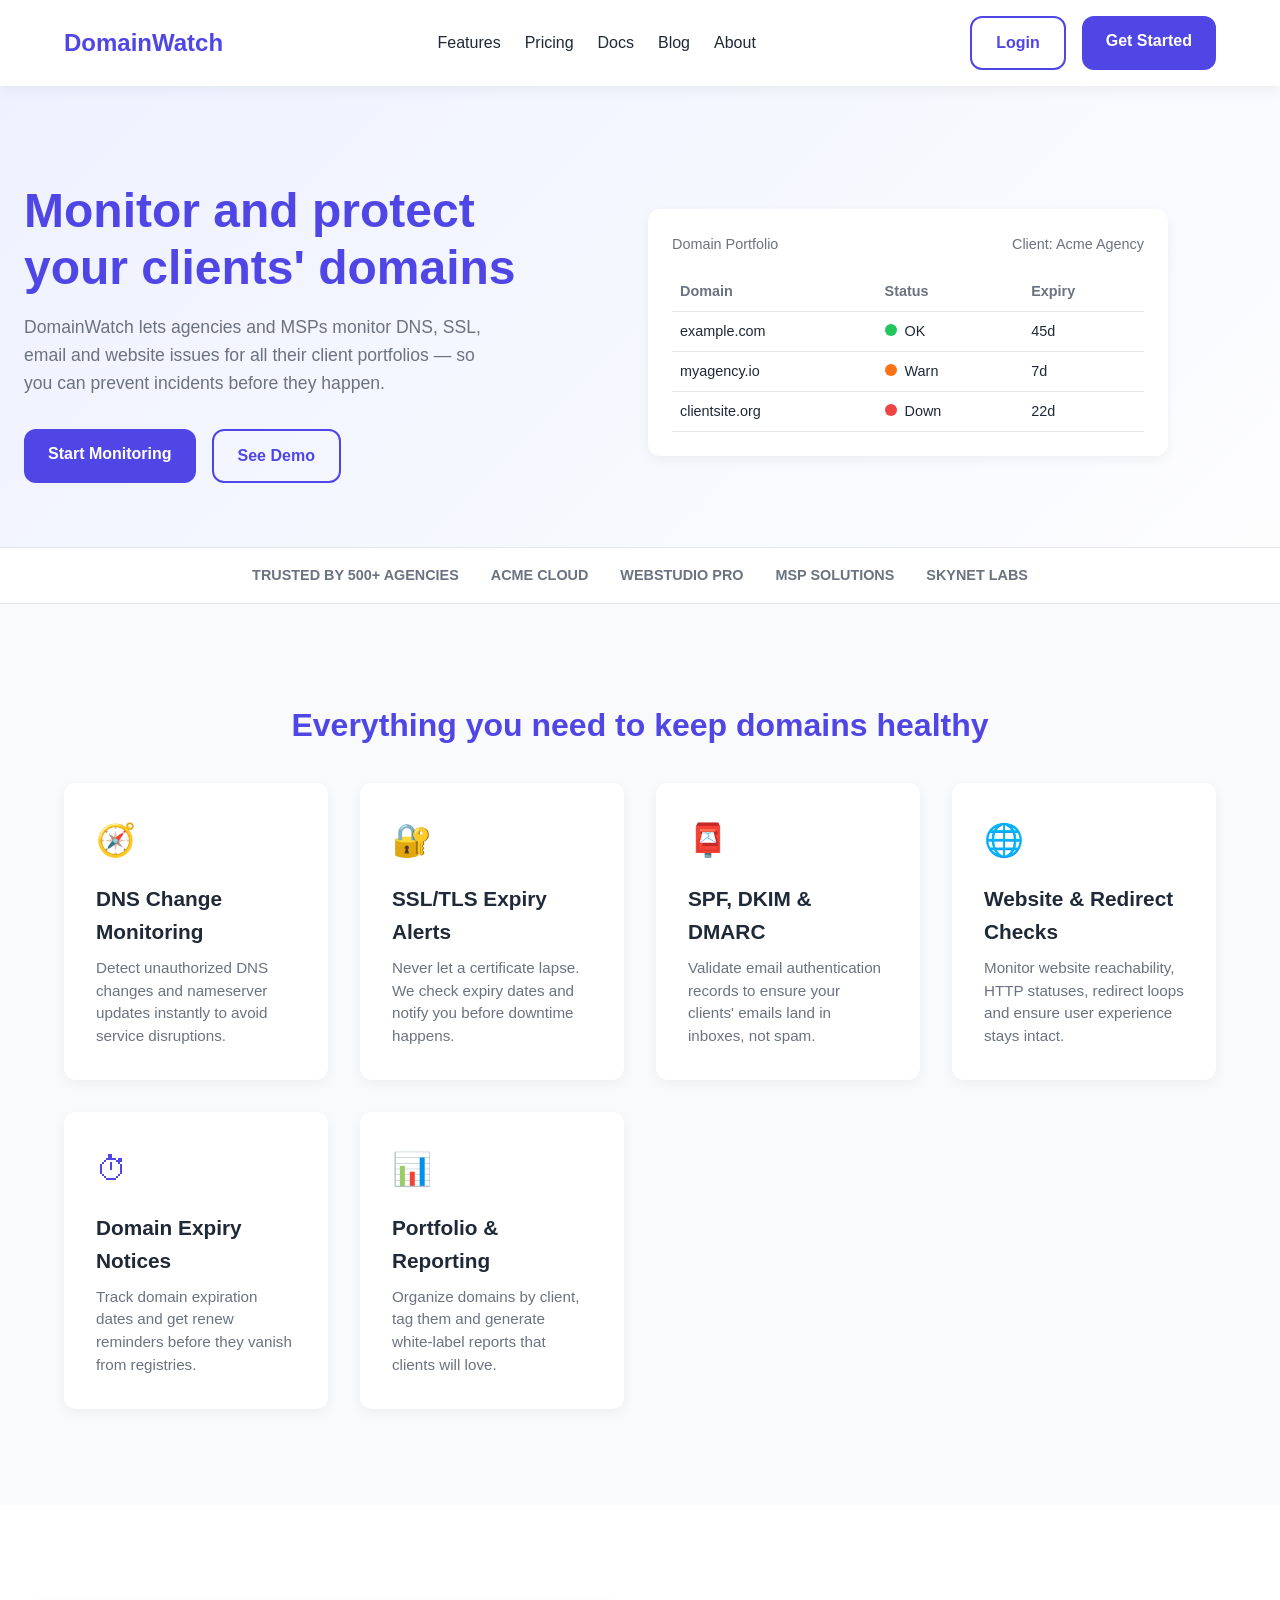
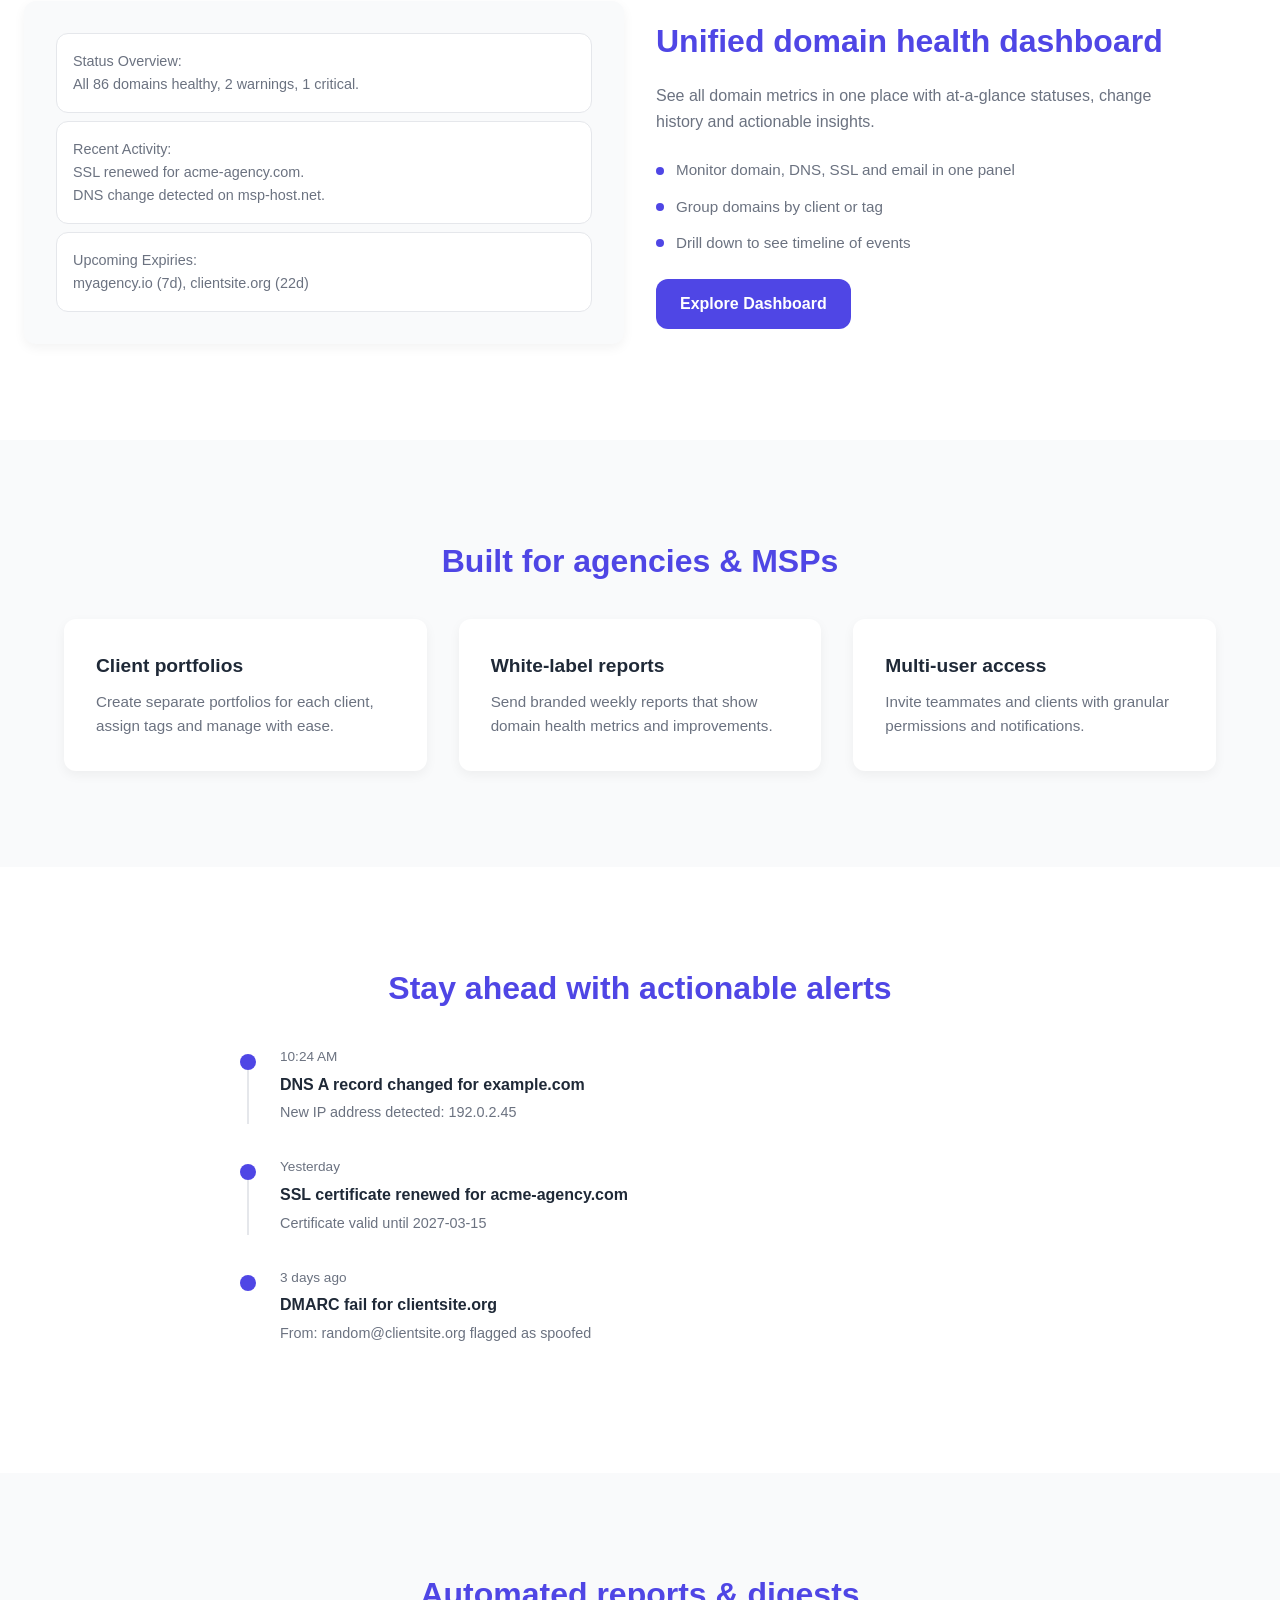
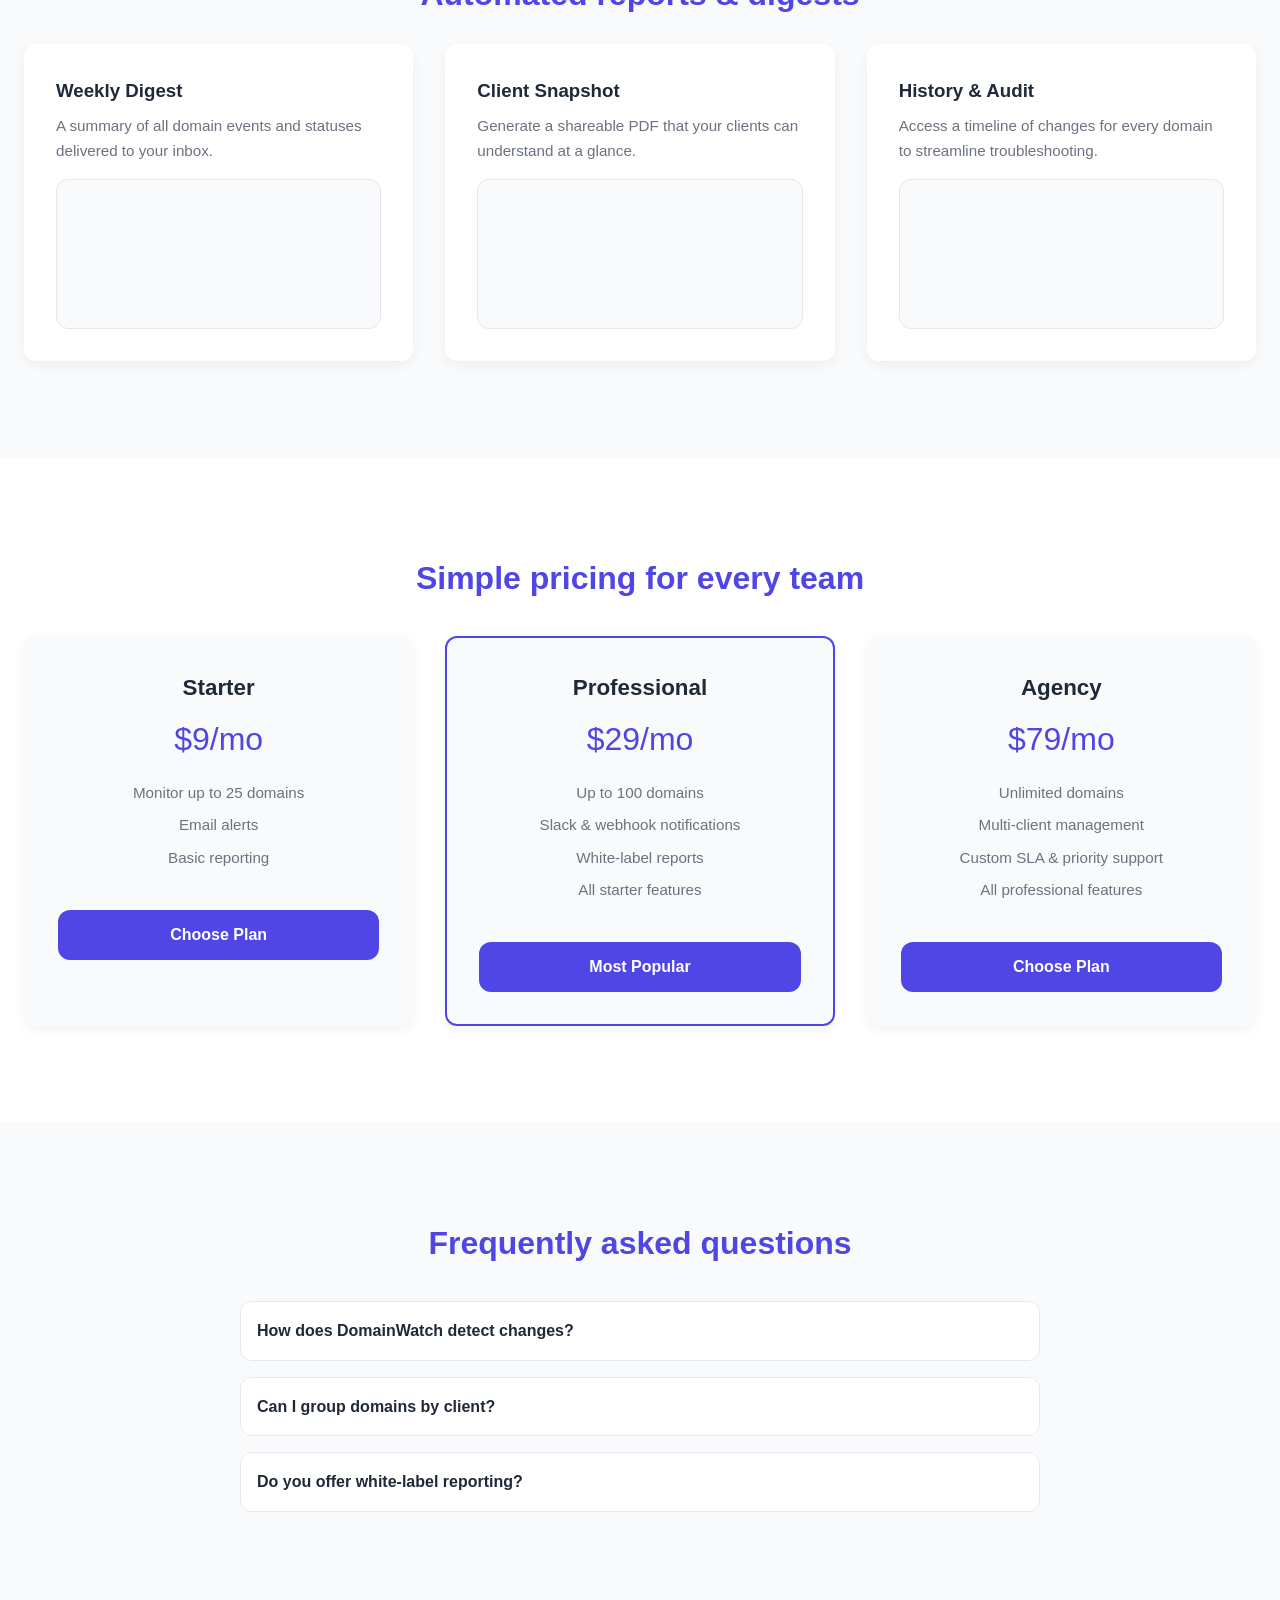
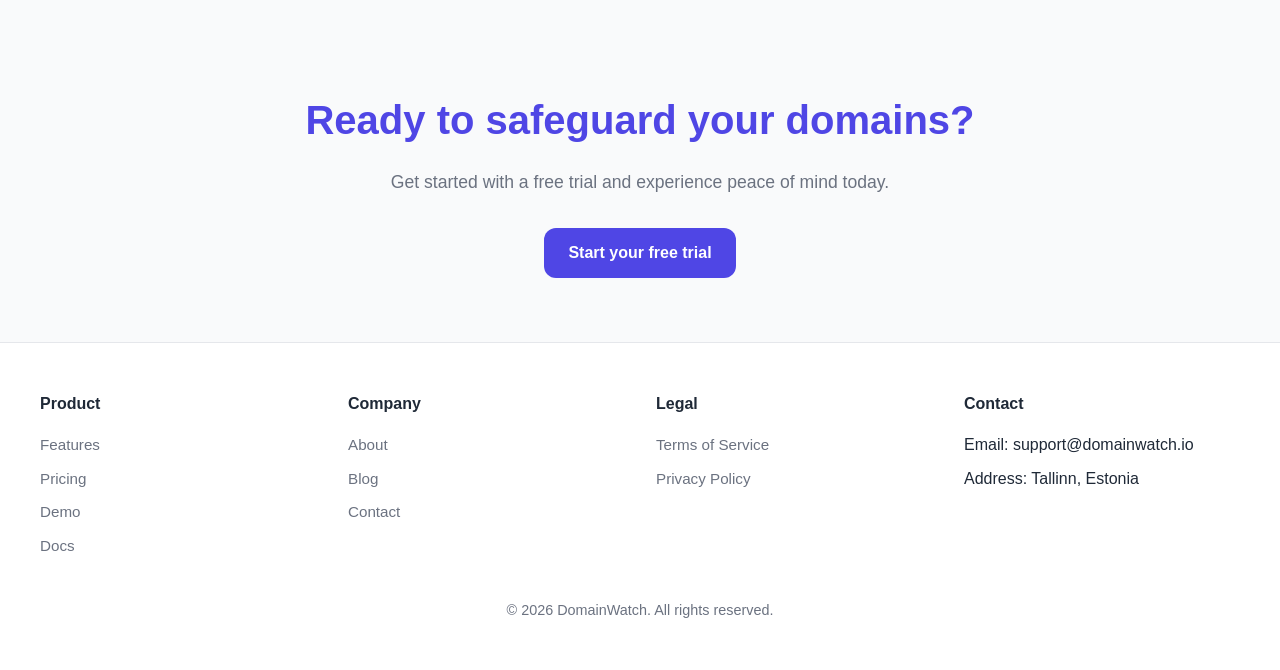
==== commit 24e2dc06: "Add hero section to index.html" ====
--- a/index.html
+++ b/index.html
@@ -30,6 +30,7 @@
 
   <!-- Hero Section -->
   <section class="hero">
+   <div class="hero-inner">
     <div class="hero-content reveal">
       <h1>Monitor and protect your clients' domains</h1>
       <p>DomainWatch lets agencies and MSPs monitor DNS, SSL, email and website issues for all their client portfolios — so you can prevent incidents before they happen.</p>
@@ -54,6 +55,7 @@
         </tbody>
       </table>
     </div>
+   </div>
   </section>
 
   <!-- Trust Strip -->
--- a/css/style.css
+++ b/css/style.css
@@ -19,6 +19,7 @@
   line-height: 1.6;
   background-color: var(--bg-color);
   color: var(--text-color);
+  overflow-x: hidden;
 }
 
 /* Variables */
@@ -39,6 +40,11 @@
   --gap: 2rem;
 }
 
+img, video {
+  max-width: 100%;
+  height: auto;
+}
+
 /* Utility classes */
 .container {
   max-width: var(--max-width);
@@ -143,11 +149,26 @@
 /* Hero Section */
 .hero {
   display: grid;
-  grid-template-columns: repeat(auto-fit, minmax(280px, 1fr));
+  grid-template-columns: repeat(auto-fit, minmax(320px, 1fr));
   align-items: center;
   gap: var(--gap);
-  padding: 6rem 40rem 4rem;
+  padding: 6rem 1.5rem 4rem;
   background: linear-gradient(135deg, #eef2ff 0%, #fdfdfe 100%);
+}
+.hero-inner {
+  width: 100%;
+  max-width: 1200px;
+  display: grid;
+  grid-template-columns: repeat(auto-fit, minmax(320px, 1fr));
+  align-items: center;
+  gap: 3rem;
+}
+.hero-content {
+  max-width: 520px;
+}
+
+.hero-mockup {
+  max-width: 520px;
 }
 
 .hero-content h1 {
@@ -887,10 +908,12 @@
 
 /* Responsive nav */
 @media (max-width: 768px) {
+
   .navbar nav {
     position: fixed;
     top: 70px;
-    right: -100%;
+    right: 0;
+    transform: translateX(100%);
     width: 70%;
     height: calc(100% - 70px);
     background-color: var(--surface-color);
@@ -899,20 +922,25 @@
     display: flex;
     flex-direction: column;
     gap: 1.5rem;
-    transition: right var(--transition);
-  }
+    transition: transform var(--transition);
+  }
+
   .navbar nav.active {
-    right: 0;
-  }
+    transform: translateX(0);
+  }
+
   .navbar .menu-toggle {
     display: block;
   }
+
   .navbar nav ul {
     flex-direction: column;
   }
+
   .navbar .actions {
     display: none;
   }
+
 }
 
 @media (max-width: 600px) {
@@ -1044,11 +1072,28 @@
   }
 
   /* hero section slightly richer */
-  .hero {
-    background:
-      radial-gradient(circle at 20% 20%, rgba(139,130,255,.18), transparent 40%),
-      radial-gradient(circle at 85% 10%, rgba(255,200,80,.12), transparent 35%),
-      linear-gradient(135deg,#0b1020 0%,#0f1729 100%);
-  }
-
-}
+.hero {
+  display: flex;
+  justify-content: center;
+  padding: 6rem 1.5rem 4rem;
+  background:
+    radial-gradient(circle at 20% 30%, rgba(109,99,255,.18), transparent 45%),
+    radial-gradient(circle at 85% 20%, rgba(255,200,80,.12), transparent 40%),
+    linear-gradient(135deg,#eef2ff 0%,#f9fbff 40%,#fdfdfe 100%);
+}
+
+}
+
+
+@media (max-width: 768px) {
+
+  body {
+    scroll-snap-type: y mandatory;
+  }
+
+  section {
+    scroll-snap-align: start;
+    min-height: 100vh;
+  }
+
+}
